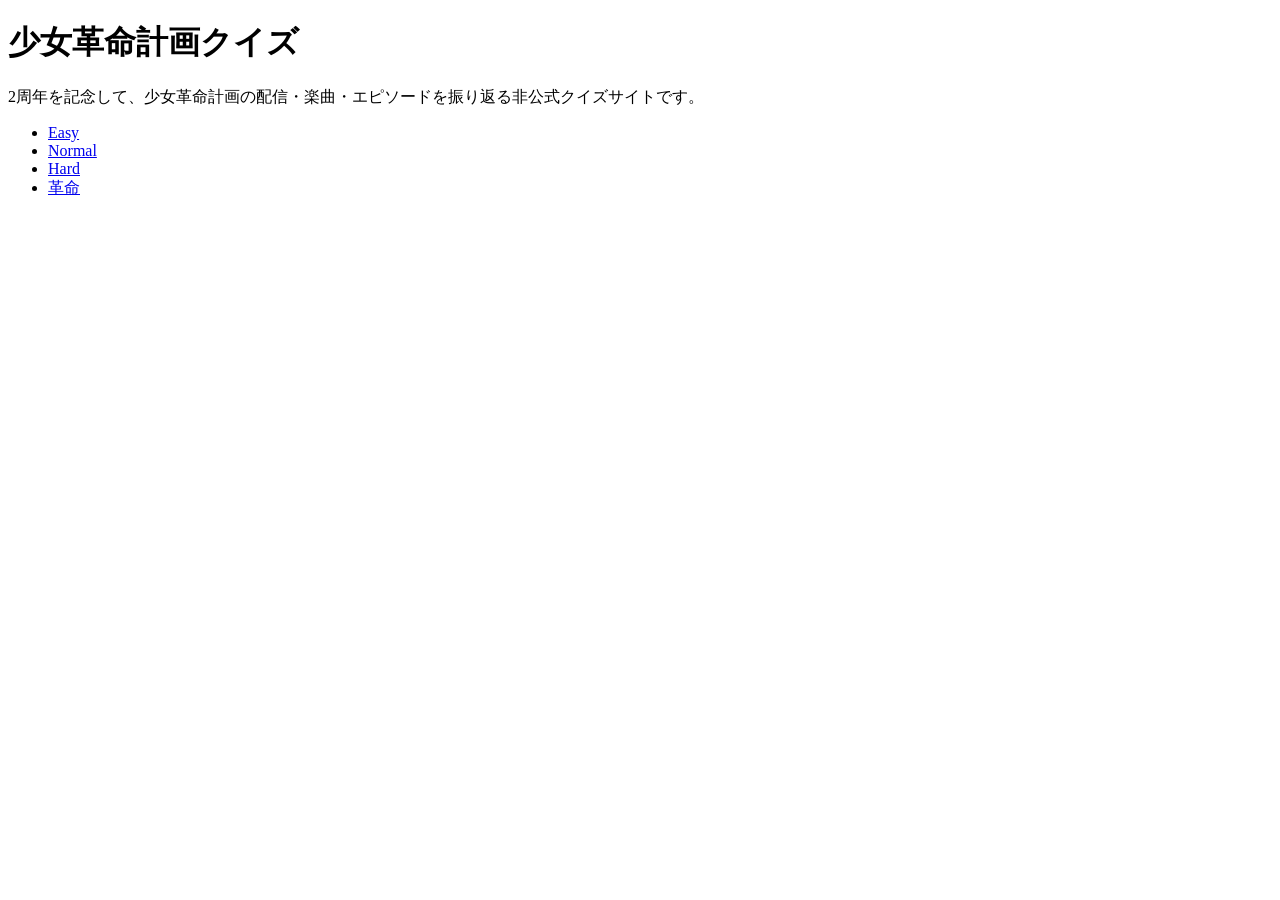
==== index.html @ 00a0932c "Create index.html" ====
<!DOCTYPE html>
<html lang="ja">
<head>
  <meta charset="UTF-8" />
  <meta name="viewport" content="width=device-width, initial-scale=1.0" />
  <title>少女革命計画クイズ</title>
</head>
<body>
  <h1>少女革命計画クイズ</h1>
  <p>2周年を記念して、少女革命計画の配信・楽曲・エピソードを振り返る非公式クイズサイトです。</p>

  <ul>
    <li><a href="quiz.html?difficulty=easy">Easy</a></li>
    <li><a href="quiz.html?difficulty=normal">Normal</a></li>
    <li><a href="quiz.html?difficulty=hard">Hard</a></li>
    <li><a href="quiz.html?difficulty=革命">革命</a></li>
  </ul>
</body>
</html>
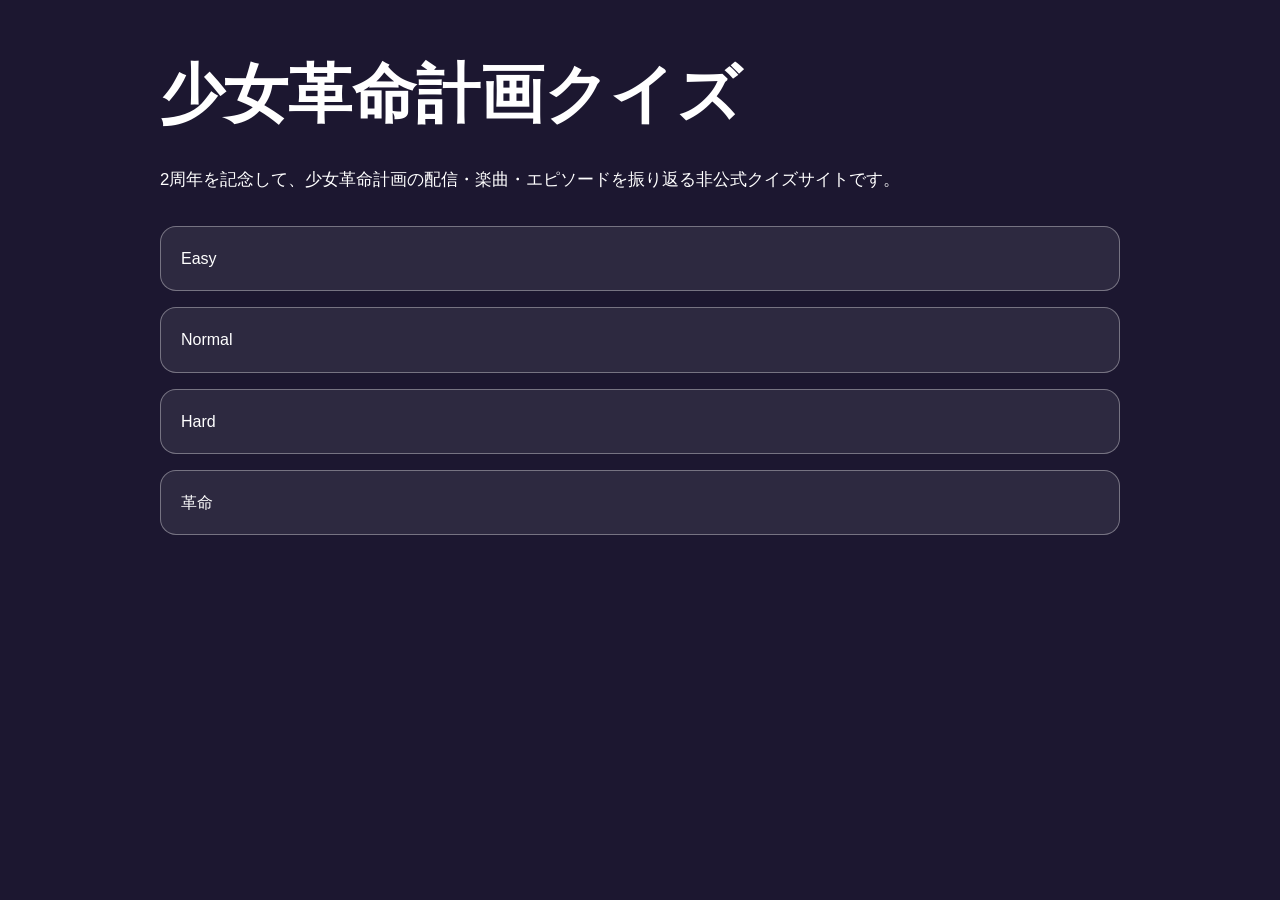
==== commit d1deb90e: "Update index.html" ====
--- a/index.html
+++ b/index.html
@@ -4,16 +4,38 @@
   <meta charset="UTF-8" />
   <meta name="viewport" content="width=device-width, initial-scale=1.0" />
   <title>少女革命計画クイズ</title>
+  <link rel="stylesheet" href="css/style.css" />
 </head>
 <body>
-  <h1>少女革命計画クイズ</h1>
-  <p>2周年を記念して、少女革命計画の配信・楽曲・エピソードを振り返る非公式クイズサイトです。</p>
+  <main>
+    <h1 class="site-title">少女革命計画クイズ</h1>
 
-  <ul>
-    <li><a href="quiz.html?difficulty=easy">Easy</a></li>
-    <li><a href="quiz.html?difficulty=normal">Normal</a></li>
-    <li><a href="quiz.html?difficulty=hard">Hard</a></li>
-    <li><a href="quiz.html?difficulty=革命">革命</a></li>
-  </ul>
+    <p class="lead">
+      2周年を記念して、少女革命計画の配信・楽曲・エピソードを振り返る非公式クイズサイトです。
+    </p>
+
+    <ul class="mode-list">
+      <li>
+        <a class="mode-button" href="quiz.html?difficulty=easy">
+          Easy
+        </a>
+      </li>
+      <li>
+        <a class="mode-button" href="quiz.html?difficulty=normal">
+          Normal
+        </a>
+      </li>
+      <li>
+        <a class="mode-button" href="quiz.html?difficulty=hard">
+          Hard
+        </a>
+      </li>
+      <li>
+        <a class="mode-button" href="quiz.html?difficulty=革命">
+          革命
+        </a>
+      </li>
+    </ul>
+  </main>
 </body>
 </html>
--- a/css/style.css
+++ b/css/style.css
@@ -0,0 +1,51 @@
+* {
+  box-sizing: border-box;
+}
+
+body {
+  margin: 0;
+  font-family: sans-serif;
+  line-height: 1.7;
+  color: #fff;
+  background: #1c1730;
+}
+
+main {
+  width: min(960px, 92%);
+  margin: 0 auto;
+  padding: 40px 0;
+}
+
+a {
+  color: inherit;
+}
+
+.site-title {
+  font-size: clamp(2rem, 6vw, 4rem);
+  margin: 0 0 16px;
+}
+
+.lead {
+  font-size: 1.05rem;
+  margin-bottom: 32px;
+}
+
+.mode-list {
+  display: grid;
+  gap: 16px;
+  padding: 0;
+  list-style: none;
+}
+
+.mode-button {
+  display: block;
+  padding: 18px 20px;
+  border: 1px solid rgba(255, 255, 255, 0.35);
+  border-radius: 16px;
+  text-decoration: none;
+  background: rgba(255, 255, 255, 0.08);
+}
+
+.mode-button:hover {
+  background: rgba(255, 255, 255, 0.16);
+}
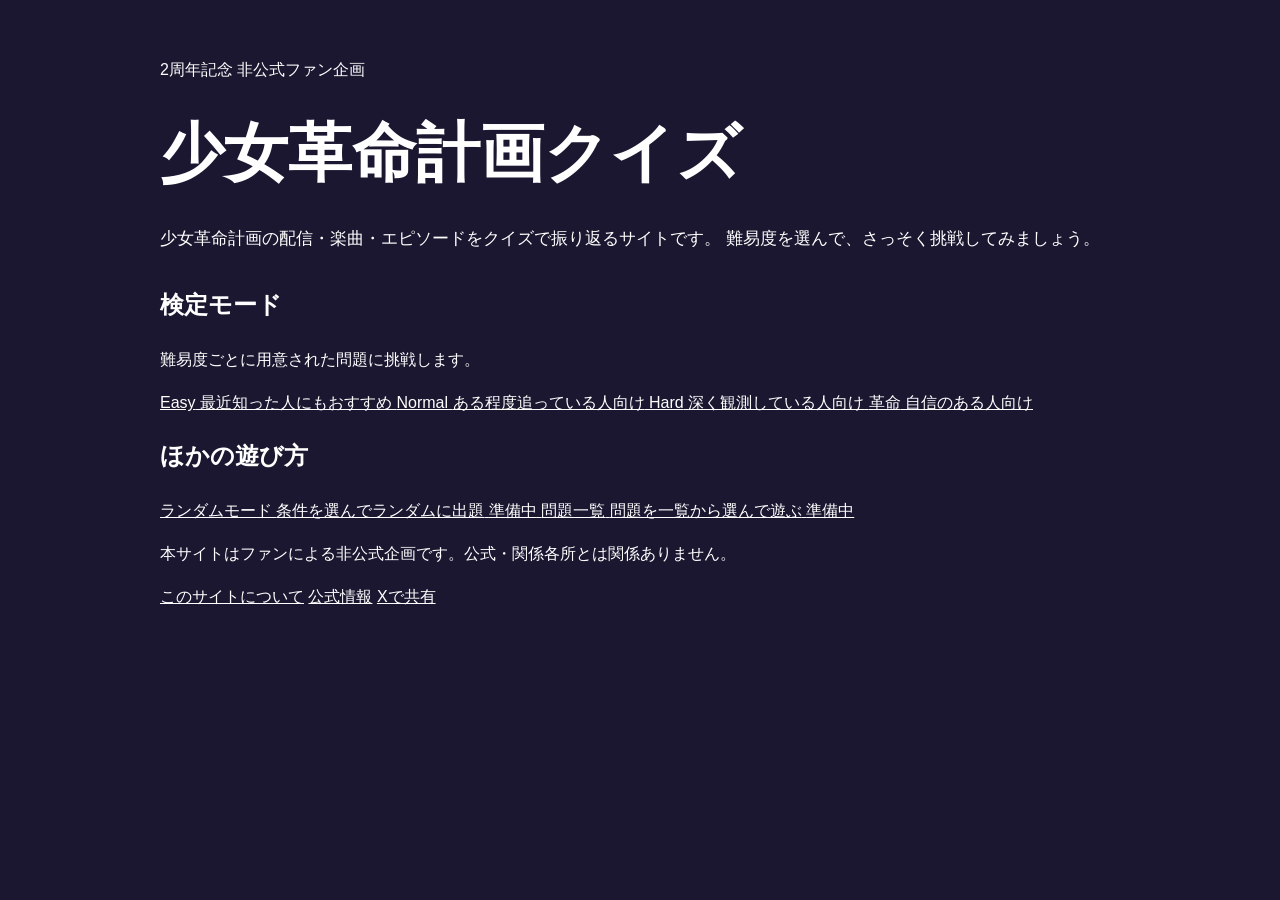
==== commit b3d11bf0: "Update index.html" ====
--- a/index.html
+++ b/index.html
@@ -7,35 +7,76 @@
   <link rel="stylesheet" href="css/style.css" />
 </head>
 <body>
-  <main>
-    <h1 class="site-title">少女革命計画クイズ</h1>
+  <main class="top-page">
+    <section class="hero">
+      <p class="site-kicker">2周年記念 非公式ファン企画</p>
+      <h1 class="site-title">少女革命計画クイズ</h1>
+      <p class="lead">
+        少女革命計画の配信・楽曲・エピソードをクイズで振り返るサイトです。
+        難易度を選んで、さっそく挑戦してみましょう。
+      </p>
+    </section>
 
-    <p class="lead">
-      2周年を記念して、少女革命計画の配信・楽曲・エピソードを振り返る非公式クイズサイトです。
-    </p>
+    <section class="section-block">
+      <h2 class="section-title">検定モード</h2>
+      <p class="section-description">
+        難易度ごとに用意された問題に挑戦します。
+      </p>
 
-    <ul class="mode-list">
-      <li>
-        <a class="mode-button" href="quiz.html?difficulty=easy">
-          Easy
+      <div class="mode-grid">
+        <a class="mode-card" href="quiz.html?difficulty=easy">
+          <span class="mode-label">Easy</span>
+          <span class="mode-text">最近知った人にもおすすめ</span>
         </a>
-      </li>
-      <li>
-        <a class="mode-button" href="quiz.html?difficulty=normal">
-          Normal
+
+        <a class="mode-card" href="quiz.html?difficulty=normal">
+          <span class="mode-label">Normal</span>
+          <span class="mode-text">ある程度追っている人向け</span>
         </a>
-      </li>
-      <li>
-        <a class="mode-button" href="quiz.html?difficulty=hard">
-          Hard
+
+        <a class="mode-card" href="quiz.html?difficulty=hard">
+          <span class="mode-label">Hard</span>
+          <span class="mode-text">深く観測している人向け</span>
         </a>
-      </li>
-      <li>
-        <a class="mode-button" href="quiz.html?difficulty=革命">
-          革命
+
+        <a class="mode-card mode-card-revolution" href="quiz.html?difficulty=革命">
+          <span class="mode-label">革命</span>
+          <span class="mode-text">自信のある人向け</span>
         </a>
-      </li>
-    </ul>
+      </div>
+    </section>
+
+    <section class="section-block sub-mode-area">
+      <h2 class="section-title">ほかの遊び方</h2>
+
+      <div class="sub-mode-grid">
+        <a class="sub-mode-card is-disabled" href="#" aria-disabled="true">
+          <span class="mode-label">ランダムモード</span>
+          <span class="mode-text">条件を選んでランダムに出題</span>
+          <span class="coming-soon">準備中</span>
+        </a>
+
+        <a class="sub-mode-card is-disabled" href="#" aria-disabled="true">
+          <span class="mode-label">問題一覧</span>
+          <span class="mode-text">問題を一覧から選んで遊ぶ</span>
+          <span class="coming-soon">準備中</span>
+        </a>
+      </div>
+    </section>
+
+    <section class="notice-box">
+      <p>
+        本サイトはファンによる非公式企画です。公式・関係各所とは関係ありません。
+      </p>
+    </section>
+
+    <nav class="top-links" aria-label="関連リンク">
+      <a href="#">このサイトについて</a>
+      <a href="#">公式情報</a>
+      <a href="https://twitter.com/intent/tweet?text=%E5%B0%91%E5%A5%B3%E9%9D%A9%E5%91%BD%E8%A8%88%E7%94%BB%E3%82%AF%E3%82%A4%E3%82%BA%0A%23%E5%B0%91%E5%A5%B3%E9%9D%A9%E5%91%BD%E8%A8%88%E7%94%BB%E3%82%AF%E3%82%A4%E3%82%BA" target="_blank" rel="noopener noreferrer">
+        Xで共有
+      </a>
+    </nav>
   </main>
 </body>
 </html>
--- a/css/style.css
+++ b/css/style.css
@@ -49,3 +49,106 @@
 .mode-button:hover {
   background: rgba(255, 255, 255, 0.16);
 }
+
+.quiz-card {
+  padding: 24px;
+  border: 1px solid rgba(255, 255, 255, 0.28);
+  border-radius: 20px;
+  background: rgba(255, 255, 255, 0.08);
+}
+
+.quiz-progress {
+  margin: 0 0 12px;
+  opacity: 0.8;
+}
+
+.question-text {
+  margin: 0 0 20px;
+  font-size: clamp(1.35rem, 4vw, 2rem);
+  line-height: 1.5;
+}
+
+.question-image {
+  width: 100%;
+  max-width: 720px;
+  aspect-ratio: 16 / 9;
+  object-fit: contain;
+  display: block;
+  margin: 0 auto 24px;
+  border-radius: 16px;
+  background: rgba(0, 0, 0, 0.3);
+}
+
+.choices {
+  display: grid;
+  gap: 12px;
+}
+
+.choice-button,
+.next-button {
+  width: 100%;
+  padding: 16px 18px;
+  border: 1px solid rgba(255, 255, 255, 0.35);
+  border-radius: 14px;
+  color: #fff;
+  font: inherit;
+  text-align: left;
+  background: rgba(255, 255, 255, 0.1);
+  cursor: pointer;
+}
+
+.choice-button:hover,
+.next-button:hover {
+  background: rgba(255, 255, 255, 0.18);
+}
+
+.choice-button:disabled {
+  cursor: default;
+  opacity: 0.9;
+}
+
+.choice-button.is-correct {
+  border-color: rgba(120, 255, 180, 0.9);
+  background: rgba(70, 180, 110, 0.35);
+}
+
+.choice-button.is-wrong {
+  border-color: rgba(255, 130, 130, 0.9);
+  background: rgba(190, 70, 70, 0.35);
+}
+
+.answer-area {
+  margin-top: 24px;
+  padding-top: 20px;
+  border-top: 1px solid rgba(255, 255, 255, 0.22);
+}
+
+.answer-result {
+  margin: 0 0 8px;
+  font-size: 1.4rem;
+  font-weight: bold;
+}
+
+.explanation {
+  margin: 0 0 16px;
+}
+
+.source-links {
+  display: grid;
+  gap: 8px;
+  margin: 16px 0;
+}
+
+.source-link {
+  display: inline-block;
+  width: fit-content;
+  padding: 8px 12px;
+  border-radius: 999px;
+  text-decoration: none;
+  background: rgba(255, 255, 255, 0.14);
+}
+
+.next-button {
+  margin-top: 12px;
+  text-align: center;
+}
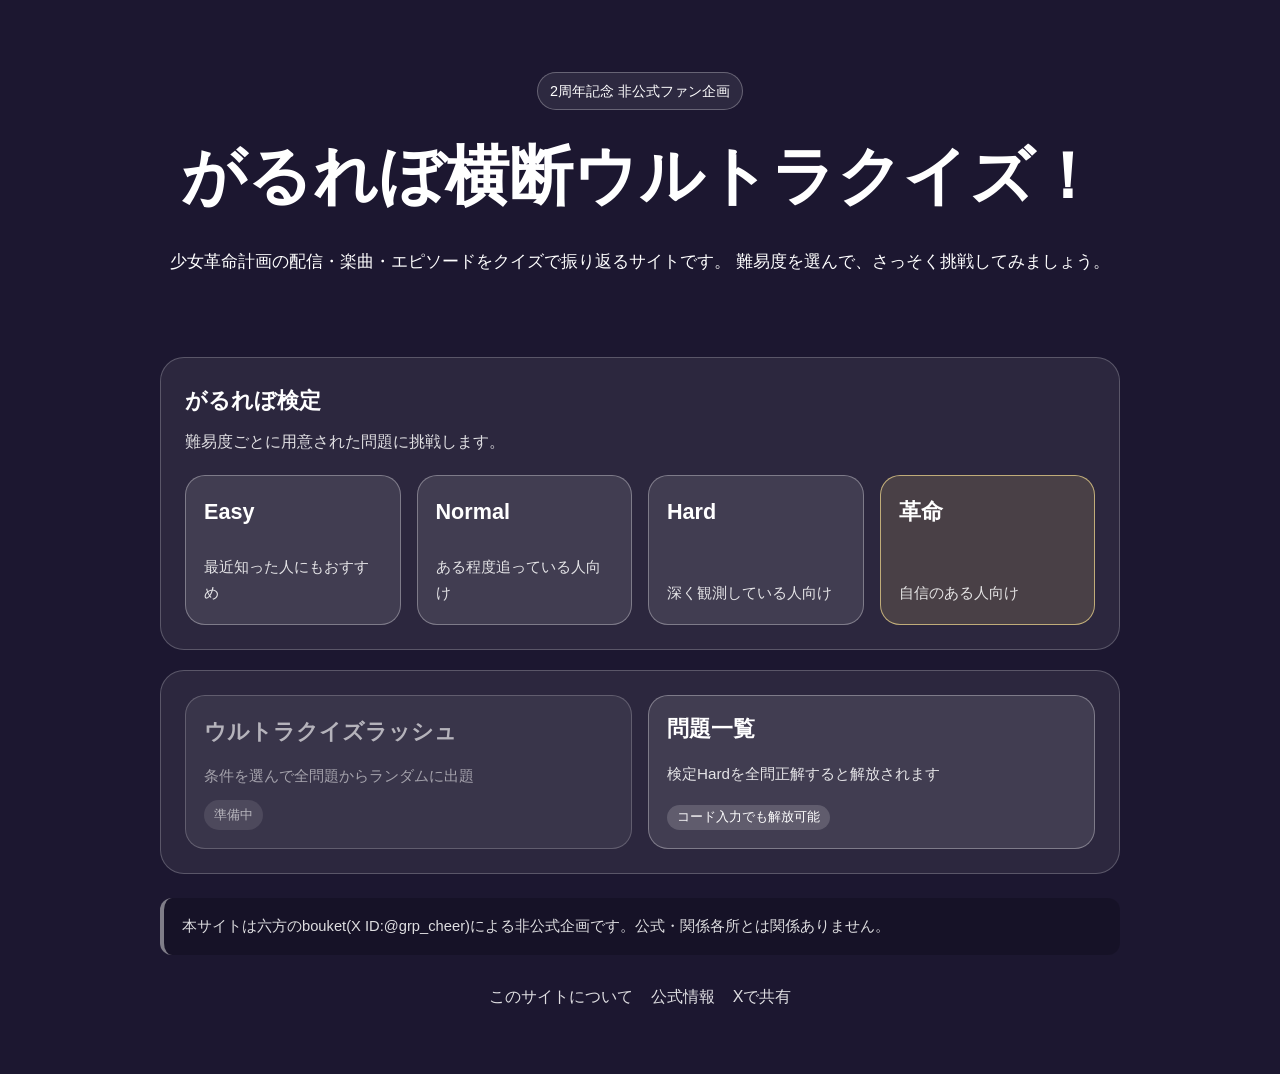
==== commit 58797c5e: "Update index.html" ====
--- a/index.html
+++ b/index.html
@@ -3,14 +3,14 @@
 <head>
   <meta charset="UTF-8" />
   <meta name="viewport" content="width=device-width, initial-scale=1.0" />
-  <title>少女革命計画クイズ</title>
+  <title>がるれぼ横断ウルトラクイズ！</title>
   <link rel="stylesheet" href="css/style.css" />
 </head>
 <body>
   <main class="top-page">
     <section class="hero">
       <p class="site-kicker">2周年記念 非公式ファン企画</p>
-      <h1 class="site-title">少女革命計画クイズ</h1>
+      <h1 class="site-title">がるれぼ横断ウルトラクイズ！</h1>
       <p class="lead">
         少女革命計画の配信・楽曲・エピソードをクイズで振り返るサイトです。
         難易度を選んで、さっそく挑戦してみましょう。
@@ -18,7 +18,7 @@
     </section>
 
     <section class="section-block">
-      <h2 class="section-title">検定モード</h2>
+      <h2 class="section-title">がるれぼ検定</h2>
       <p class="section-description">
         難易度ごとに用意された問題に挑戦します。
       </p>
@@ -47,26 +47,26 @@
     </section>
 
     <section class="section-block sub-mode-area">
-      <h2 class="section-title">ほかの遊び方</h2>
+      <!-- <h2 class="section-title">ほかの遊び方</h2> -->
 
       <div class="sub-mode-grid">
         <a class="sub-mode-card is-disabled" href="#" aria-disabled="true">
-          <span class="mode-label">ランダムモード</span>
-          <span class="mode-text">条件を選んでランダムに出題</span>
+          <span class="mode-label">ウルトラクイズラッシュ</span>
+          <span class="mode-text">条件を選んで全問題からランダムに出題</span>
           <span class="coming-soon">準備中</span>
         </a>
 
-        <a class="sub-mode-card is-disabled" href="#" aria-disabled="true">
+        <button class="sub-mode-card list-unlock-button" id="list-button" type="button">
           <span class="mode-label">問題一覧</span>
-          <span class="mode-text">問題を一覧から選んで遊ぶ</span>
-          <span class="coming-soon">準備中</span>
-        </a>
+          <span class="mode-text">検定Hardを全問正解すると解放されます</span>
+          <span class="coming-soon">コード入力でも解放可能</span>
+        </button>
       </div>
     </section>
 
     <section class="notice-box">
       <p>
-        本サイトはファンによる非公式企画です。公式・関係各所とは関係ありません。
+        本サイトは六方のbouket(X ID:@grp_cheer)による非公式企画です。公式・関係各所とは関係ありません。
       </p>
     </section>
 
@@ -78,5 +78,34 @@
       </a>
     </nav>
   </main>
+
+  <script>
+      const LIST_UNLOCK_CODE = "REVOLUTION";
+      const listButton = document.getElementById("list-button");
+
+      listButton.addEventListener("click", () => {
+        const unlocked = localStorage.getItem("quizListUnlocked") === "true";
+
+        if (unlocked) {
+          location.href = "list.html";
+          return;
+        }
+
+        const input = prompt("革命を起こす");
+
+        if (input === null) {
+          return;
+        }
+
+        if (input.trim() === LIST_UNLOCK_CODE) {
+          localStorage.setItem("quizListUnlocked", "true");
+          alert("問題一覧を解放しました");
+          location.href = "list.html";
+        } else {
+          alert("コードが違います");
+        }
+      });
+    </script>
+  
 </body>
 </html>
--- a/css/style.css
+++ b/css/style.css
@@ -152,3 +152,178 @@
   margin-top: 12px;
   text-align: center;
 }
+
+.top-page {
+  max-width: 1040px;
+}
+
+.hero {
+  padding: 32px 0 20px;
+  text-align: center;
+}
+
+.site-kicker {
+  display: inline-block;
+  margin: 0 0 12px;
+  padding: 6px 12px;
+  border: 1px solid rgba(255, 255, 255, 0.28);
+  border-radius: 999px;
+  font-size: 0.9rem;
+  background: rgba(255, 255, 255, 0.08);
+}
+
+.section-block {
+  margin-top: 28px;
+  padding: 24px;
+  border: 1px solid rgba(255, 255, 255, 0.22);
+  border-radius: 24px;
+  background: rgba(255, 255, 255, 0.07);
+}
+
+.section-title {
+  margin: 0 0 8px;
+  font-size: 1.4rem;
+}
+
+.section-description {
+  margin: 0 0 20px;
+  opacity: 0.85;
+}
+
+.mode-grid {
+  display: grid;
+  grid-template-columns: repeat(4, 1fr);
+  gap: 16px;
+}
+
+.mode-card,
+.sub-mode-card {
+  position: relative;
+  display: flex;
+  min-height: 150px;
+  padding: 18px;
+  border: 1px solid rgba(255, 255, 255, 0.32);
+  border-radius: 20px;
+  color: #fff;
+  text-decoration: none;
+  background: rgba(255, 255, 255, 0.1);
+  flex-direction: column;
+  justify-content: space-between;
+  transition: transform 0.18s ease, background 0.18s ease;
+}
+
+.mode-card:hover,
+.sub-mode-card:hover {
+  transform: translateY(-3px);
+  background: rgba(255, 255, 255, 0.18);
+}
+
+.mode-card-revolution {
+  border-color: rgba(255, 230, 150, 0.65);
+  background: rgba(255, 215, 120, 0.14);
+}
+
+.mode-label {
+  display: block;
+  font-size: 1.35rem;
+  font-weight: bold;
+}
+
+.mode-text {
+  display: block;
+  margin-top: 12px;
+  font-size: 0.95rem;
+  opacity: 0.86;
+}
+
+.sub-mode-area {
+  margin-top: 20px;
+}
+
+.sub-mode-grid {
+  display: grid;
+  grid-template-columns: repeat(2, 1fr);
+  gap: 16px;
+}
+
+.sub-mode-card {
+  min-height: 120px;
+}
+
+.is-disabled {
+  opacity: 0.65;
+  pointer-events: none;
+}
+
+.coming-soon {
+  display: inline-block;
+  width: fit-content;
+  margin-top: 12px;
+  padding: 4px 10px;
+  border-radius: 999px;
+  font-size: 0.8rem;
+  background: rgba(255, 255, 255, 0.16);
+}
+
+.notice-box {
+  margin-top: 24px;
+  padding: 16px 18px;
+  border-left: 4px solid rgba(255, 255, 255, 0.45);
+  border-radius: 12px;
+  background: rgba(0, 0, 0, 0.18);
+}
+
+.notice-box p {
+  margin: 0;
+  font-size: 0.92rem;
+  opacity: 0.86;
+}
+
+.top-links {
+  display: flex;
+  flex-wrap: wrap;
+  justify-content: center;
+  gap: 10px 18px;
+  margin-top: 28px;
+  padding-bottom: 24px;
+}
+
+.top-links a {
+  opacity: 0.86;
+  text-decoration: none;
+}
+
+.top-links a:hover {
+  opacity: 1;
+  text-decoration: underline;
+}
+
+@media (max-width: 760px) {
+  .hero {
+    text-align: left;
+  }
+
+  .mode-grid {
+    grid-template-columns: 1fr 1fr;
+  }
+
+  .sub-mode-grid {
+    grid-template-columns: 1fr;
+  }
+
+  .mode-card,
+  .sub-mode-card {
+    min-height: 130px;
+  }
+}
+
+@media (max-width: 480px) {
+  .mode-grid {
+    grid-template-columns: 1fr;
+  }
+
+  .section-block {
+    padding: 18px;
+    border-radius: 18px;
+  }
+}
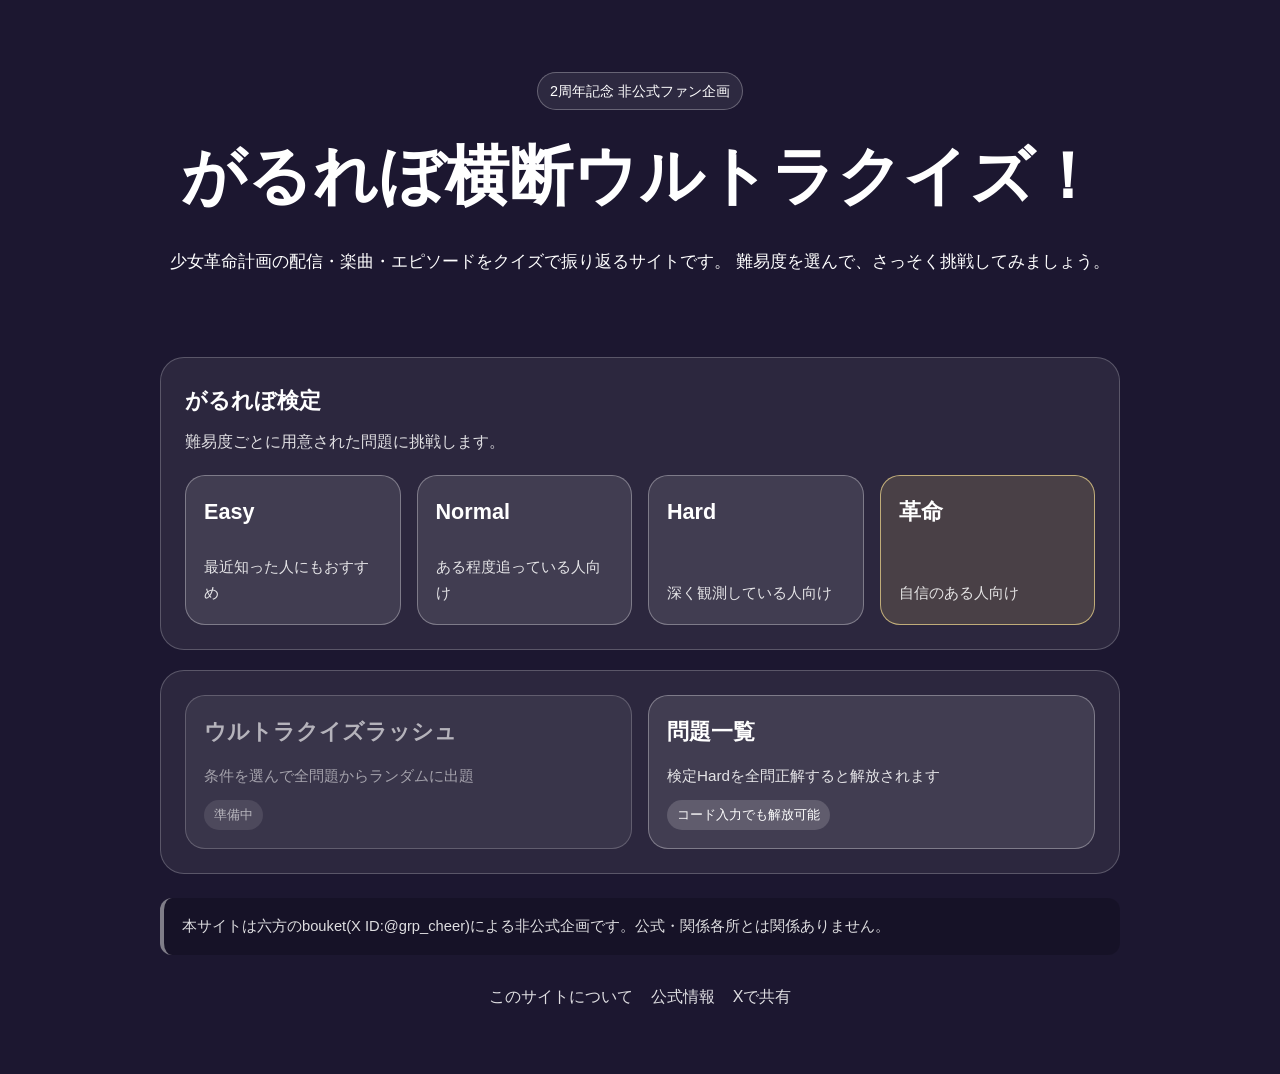
==== commit a2cd8229: "Update index.html" ====
--- a/index.html
+++ b/index.html
@@ -47,7 +47,7 @@
     </section>
 
     <section class="section-block sub-mode-area">
-      <!-- <h2 class="section-title">ほかの遊び方</h2> -->
+      <!-- <h2 class="section-title">ほかの遊び方 </h2> -->
 
       <div class="sub-mode-grid">
         <a class="sub-mode-card is-disabled" href="#" aria-disabled="true">
--- a/css/style.css
+++ b/css/style.css
@@ -327,3 +327,14 @@
     border-radius: 18px;
   }
 }
+
+.list-unlock-button {
+  font: inherit;
+  text-align: left;
+  cursor: pointer;
+}
+
+.list-unlock-button:hover {
+  transform: translateY(-3px);
+  background: rgba(255, 255, 255, 0.18);
+}
